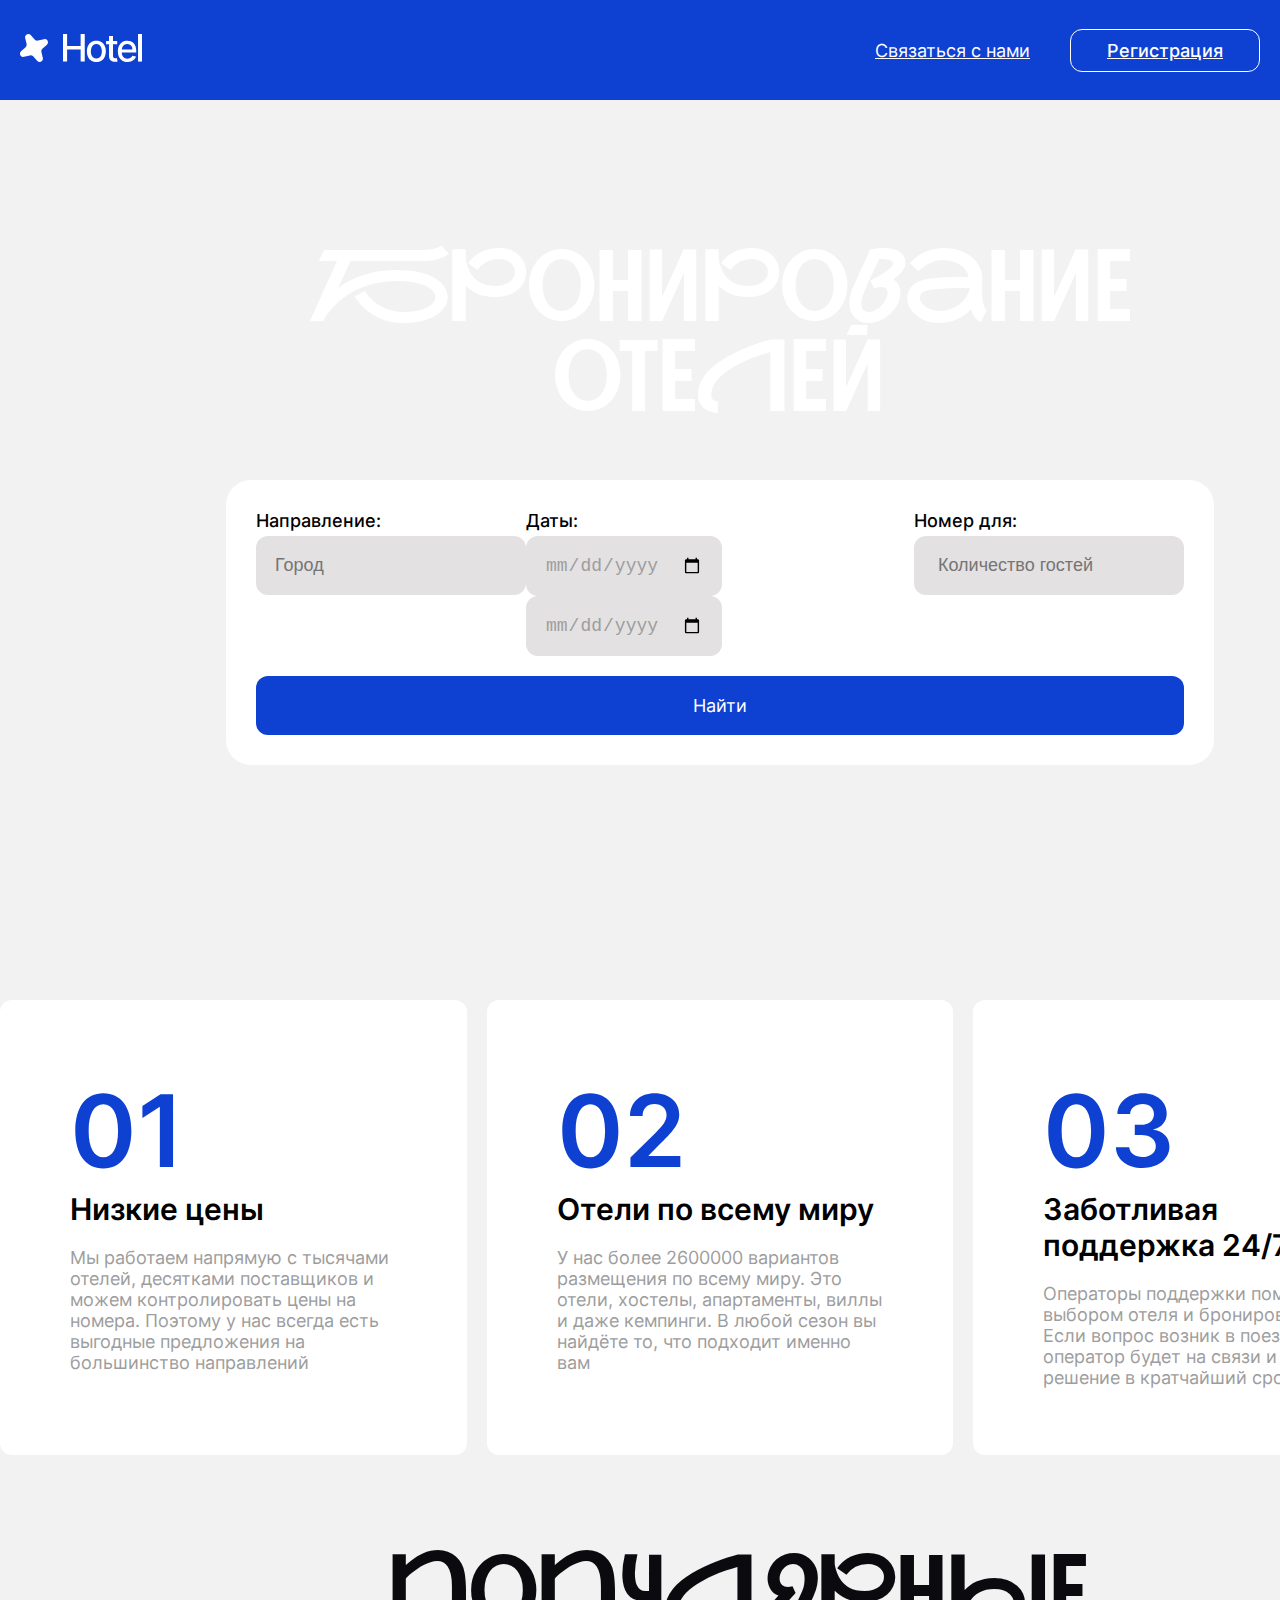
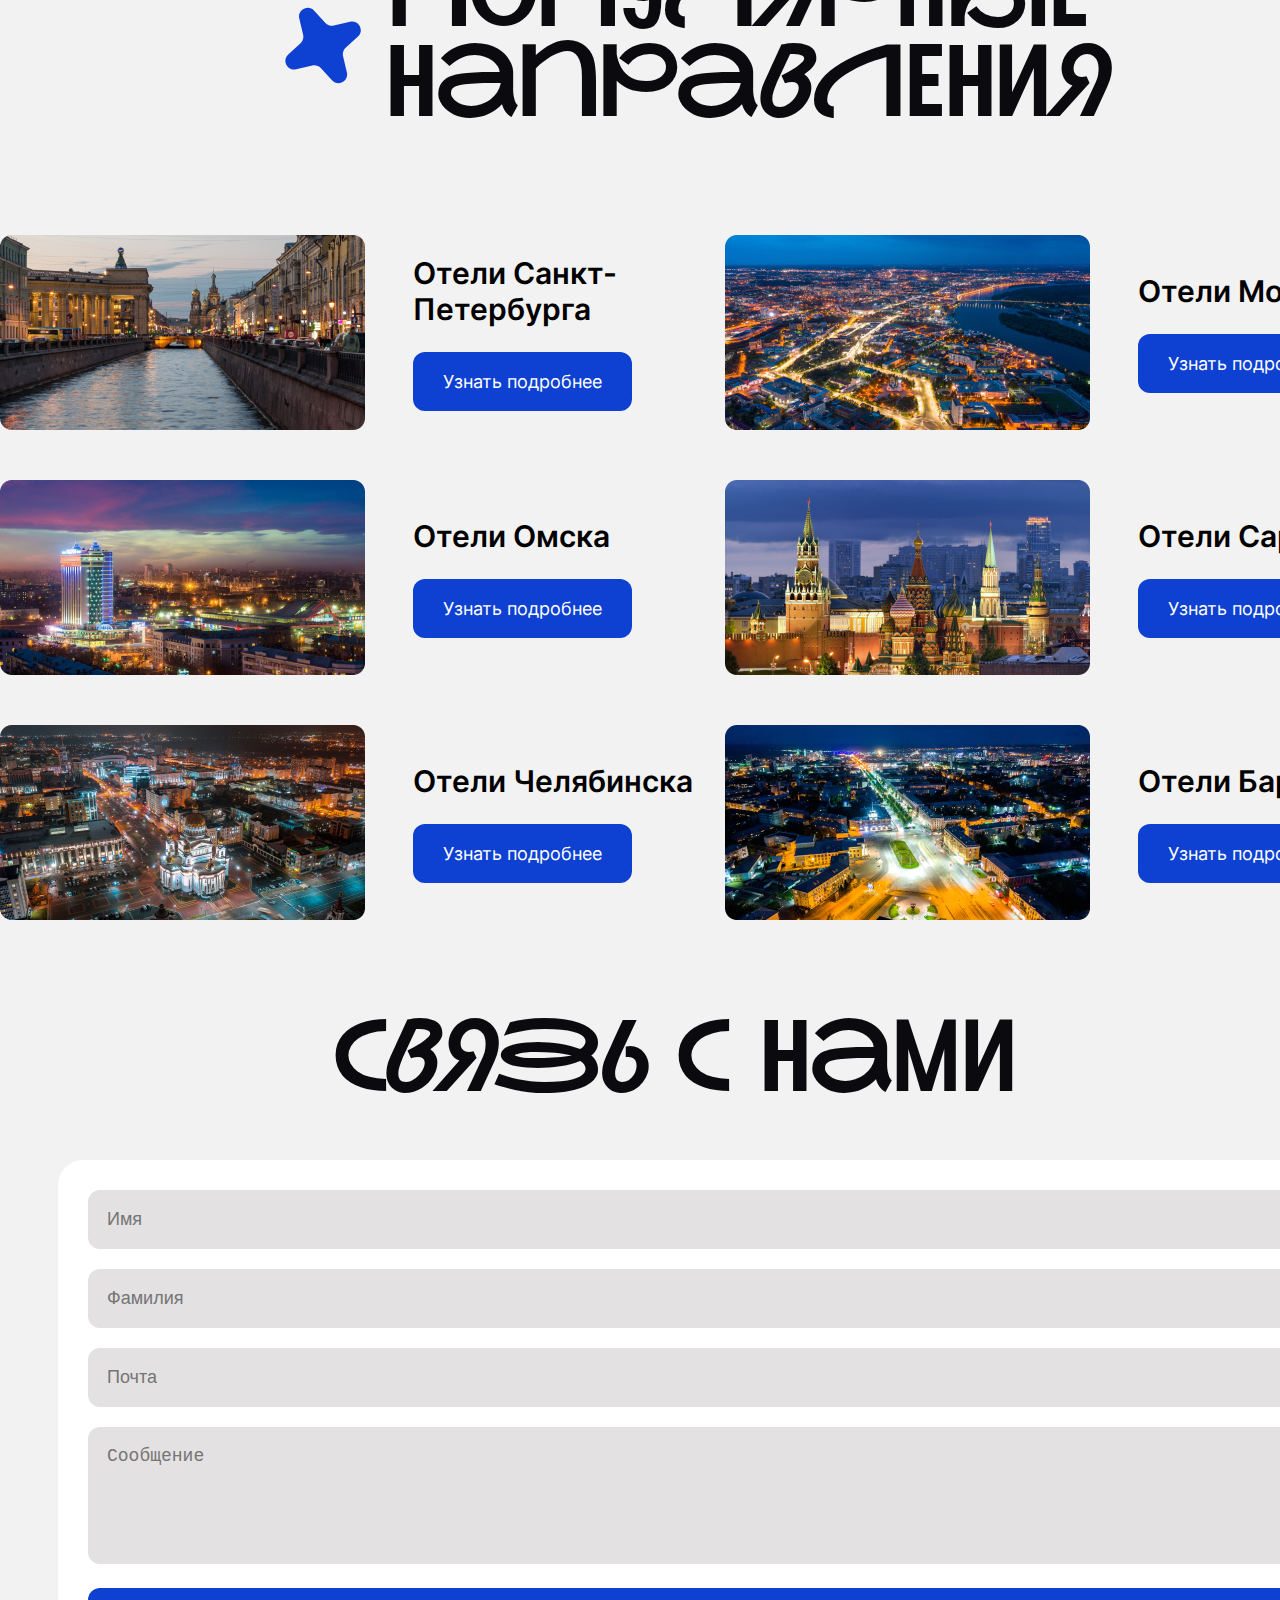
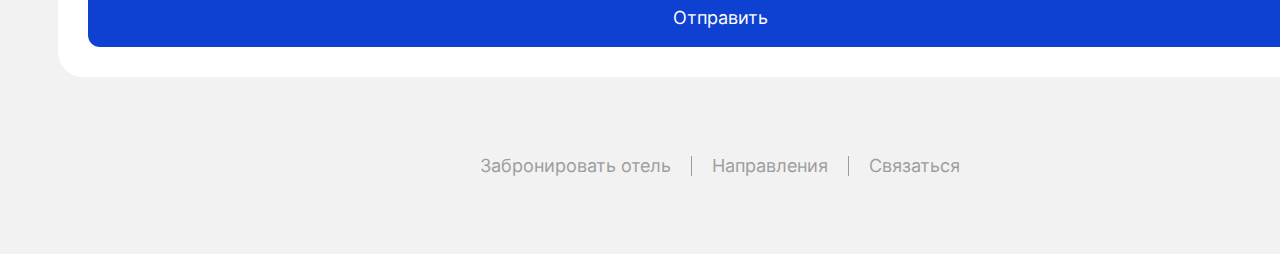
==== index.html @ fa8e67a3 "Add files via upload" ====
<!DOCTYPE html>
<html lang="ru">

<head>
  <meta charset="UTF-8">
  <title>Hotel</title>
  <link rel="stylesheet" href="style.css">
</head>

<body>

  <header>
    <div class="header">
      <div class="logo">
        <svg width="122" height="28" viewBox="0 0 122 28" fill="none" xmlns="http://www.w3.org/2000/svg">
          <path
            d="M43 27.5825V2.03529e-07H47.0977V11.9865H60.6373V2.03529e-07H64.7482V27.5825H60.6373V15.5556H47.0977V27.5825H43Z"
            fill="white" />
          <path
            d="M76.3634 28C74.4538 28 72.7873 27.5556 71.3639 26.6667C69.9406 25.7778 68.8355 24.5342 68.0486 22.936C67.2618 21.3378 66.8684 19.4703 66.8684 17.3333C66.8684 15.1874 67.2618 13.3109 68.0486 11.7037C68.8355 10.0965 69.9406 8.84848 71.3639 7.9596C72.7873 7.07071 74.4538 6.62626 76.3634 6.62626C78.273 6.62626 79.9394 7.07071 81.3628 7.9596C82.7861 8.84848 83.8913 10.0965 84.6781 11.7037C85.4649 13.3109 85.8583 15.1874 85.8583 17.3333C85.8583 19.4703 85.4649 21.3378 84.6781 22.936C83.8913 24.5342 82.7861 25.7778 81.3628 26.6667C79.9394 27.5556 78.273 28 76.3634 28ZM76.3766 24.6195C77.6143 24.6195 78.6399 24.2873 79.4532 23.6229C80.2665 22.9585 80.8677 22.0741 81.2567 20.9697C81.6545 19.8653 81.8535 18.6487 81.8535 17.3199C81.8535 16 81.6545 14.7879 81.2567 13.6835C80.8677 12.5701 80.2665 11.6768 79.4532 11.0034C78.6399 10.33 77.6143 9.99327 76.3766 9.99327C75.1301 9.99327 74.0957 10.33 73.2735 11.0034C72.4602 11.6768 71.8546 12.5701 71.4567 13.6835C71.0678 14.7879 70.8733 16 70.8733 17.3199C70.8733 18.6487 71.0678 19.8653 71.4567 20.9697C71.8546 22.0741 72.4602 22.9585 73.2735 23.6229C74.0957 24.2873 75.1301 24.6195 76.3766 24.6195Z"
            fill="white" />
          <path
            d="M97.1784 6.89562V10.1279H86.0523V6.89562H97.1784ZM89.0361 1.93939H93.0011V21 .5084C93.0011 22.2896 93.1161 22.8777 93.3459 23.2727C93.5758 23.6588 93.8719 23.9237 94.2344 24.0673C94.6057 24.202 95.008 24.2694 95.4412 24.2694C95.7594 24.2694 96.0379 24.2469 96.2766 24.202C96.5153 24.1571 96.701 24.1212 96.8336 24.0943L97.5497 27.4209C97.3198 27.5107 96.9927 27.6004 96.5684 27.6902C96.144 27.789 95.6136 27.8429 94.977 27.8519C93.9338 27.8698 92.9614 27.6813 92.0596 27.2862C91.1578 26.8911 90.4285 26.2806 89.8715 25.4545C89.3146 24.6285 89.0361 23.5915 89.0361 22.3434V1.93939Z"
            fill="white" />
          <path
            d="M107.511 28C105.504 28 103.775 27.5645 102.325 26.6936C100.884 25.8137 99.7705 24.5791 98.9836 22.9899C98.2056 21.3917 97.8167 19.5196 97.8167 17.3737C97.8167 15.2548 98.2056 13.3872 98.9836 11.771C99.7705 10.1549 100.867 8.89338 102.272 7.98653C103.687 7.07969 105.34 6.62626 107.232 6.62626C108.381 6.62626 109.495 6.8193 110.574 7.20539C111.652 7.59147 112.62 8.19753 113.478 9.02357C114.336 9.84961 115.012 10.9226 115.507 12.2424C116.002 13.5533 116.25 15.147 116.25 17.0236V18.4512H100.058V15.4343H112.364C112.364 14.3749 112.152 13.4366 111.728 12.6195C111.303 11.7935 110.706 11.1425 109.937 10.6667C109.177 10.1908 108.284 9.95286 107.259 9.95286C106.145 9.95286 105.172 10.2312 104.341 10.7879C103.519 11.3356 102.882 12.0539 102.432 12.9428C101.989 13.8227 101.768 14.7789 101.768 15.8114V18.1684C101.768 19.5511 102.007 20.7273 102.485 21.697C102.971 22.6667 103.647 23.4074 104.514 23.9192C105.38 24.422 106.392 24.6734 107.55 24.6734C108.302 24.6734 108.987 24.5657 109.606 24.3502C110.225 24.1257 110.759 23.7935 111.21 23.3535C111.661 22.9136 112.006 22.3704 112.245 21.7239L115.998 22.4108C115.697 23.5331 115.158 24.5163 114.38 25.3603C113.611 26.1953 112.643 26.846 111.476 27.3131C110.317 27.771 108.996 28 107.511 28Z"
            fill="white" />
          <path d="M122 2.03529e-07V27.5825H118.035V2.03529e-07H122Z" fill="white" />
          <path
            d="M5.16504 3.99492C4.39411 0.749087 8.44746 -1.39575 10.6975 1.06743L14.8625 5.6271C15.6545 6.49405 16.8542 6.86346 17.9966 6.59212L24.0051 5.16504C27.2509 4.39411 29.3958 8.44746 26.9326 10.6975L22.3729 14.8625C21.506 15.6545 21.1365 16.8542 21.4079 17.9966L22.835 24.0051C23.6059 27.2509 19.5525 29.3958 17.3025 26.9326L13.1375 22.3729C12.3455 21.506 11.1458 21.1365 10.0034 21.4079L3.99492 22.835C0.749087 23.6059 -1.39575 19.5525 1.06743 17.3025L5.6271 13.1375C6.49405 12.3455 6.86346 11.1458 6.59212 10.0034L5.16504 3.99492Z"
            fill="white" />
        </svg>
      </div>
      <div class="header_right">
        <div class="header_right_menu">
          <a href="#" class="contact">Связаться с нами</a>
          <a href="register.html" class="login-button">Регистрация</a>
        </div>
      </div>
    </div>
  </header>

  <div class="first-screen">
    <div class="wrapper">
      <div class="first-screen-menu">
        <h1 class="title-w">Бронирование отелей</h1>
        <div class="container">
          <form>
            <div class="form-group">
              <label for="destination">Направление:</label>
              <input type="text" id="destination" placeholder="Город">
            </div>

            <div class="form-group">
              <label for="date-from">Даты:</label>
              <input type="date" id="date-from" placeholder="Заезд">
              <input type="date" id="date-to" placeholder="Выезд">
            </div>

            <div class="form-group">
              <label for="guests">Номер для:</label>
              <input type="text" id="guests" placeholder=" Количество гостей">
            </div>
          </form>
          <button type="submit" class="button">Найти</button>
        </div>
      </div>
    </div>
  </div>

  <div class="wrapper">

    <div class="second-screen">
      <div class="nums">
        <div class="nums-container">
          <div class="nums-text">
            <p class="nums-text1">01</p>
            <p class="nums-text2">Низкие цены</p>
            <p class="nums-text3">Мы работаем напрямую с тысячами отелей, десятками поставщиков и можем контролировать
              цены на номера. Поэтому у нас всегда есть выгодные предложения на большинство направлений</p>
          </div>
        </div>
        <div class="nums-container">
          <div class="nums-text">
            <p class="nums-text1">02</p>
            <p class="nums-text2">Отели по всему миру</p>
            <p class="nums-text3">У нас более 2600000 вариантов размещения по всему миру. Это отели, хостелы,
              апартаменты, виллы и даже кемпинги. В любой сезон вы найдёте то, что подходит именно вам</p>
          </div>
        </div>
        <div class="nums-container">
          <div class="nums-text">
            <p class="nums-text1">03</p>
            <p class="nums-text2">Заботливая поддержка 24/7</p>
            <p class="nums-text3">Операторы поддержки помогут с выбором отеля и бронированием. Если вопрос возник в
              поездке, оператор будет на связи и найдёт решение в кратчайший срок</p>
          </div>
        </div>
      </div>
    </div>

    <div class='third-screen'>
      <div class='third-title'>
        <svg width="76" height="77" viewBox="0 0 76 77" fill="none" xmlns="http://www.w3.org/2000/svg">
          <path
            d="M14.2789 11.5341C12.201 2.7859 23.1257 -2.99491 29.19 3.64389L40.4157 15.9332C42.5501 18.2698 45.7837 19.2655 48.8628 18.5342L65.0569 14.6879C73.8051 12.61 79.5859 23.5347 72.9471 29.599L60.6578 40.8247C58.3212 42.9591 57.3256 46.1927 58.0569 49.2717L61.9032 65.4659C63.981 74.2141 53.0563 79.9949 46.9921 73.3561L35.7663 61.0668C33.6319 58.7302 30.3984 57.7345 27.3193 58.4659L11.1251 62.3122C2.37691 64.39 -3.4039 53.4653 3.2349 47.4011L15.5242 36.1753C17.8608 34.0409 18.8565 30.8074 18.1252 27.7283L14.2789 11.5341Z"
            fill="#0E41D2" />
        </svg>
        <h1 class="title-b">популярные направления</h1>
      </div>
      <div class="hotels">
        <div class="hotels-container">

          <div class="hotels-item">
            <div class="hotels-item-img1"></div>
            <div class=" hotels-text">
              <h2 class="hotels-title">Отели Санкт-Петербурга</h2>
              <button class="hotels-button">Узнать подробнее</button>
            </div>
          </div>

          <div class="hotels-item">
            <div class="hotels-item-img2"></div>
            <div class=" hotels-text">
              <h2 class="hotels-title">Отели Москвы</h2>
              <button class="hotels-button">Узнать подробнее</button>
            </div>
          </div>

          <div class="hotels-item">
            <div class="hotels-item-img3"></div>
            <div class=" hotels-text">
              <h2 class="hotels-title">Отели Омска</h2>
              <button class="hotels-button">Узнать подробнее</button>
            </div>
          </div>

          <div class="hotels-item">
            <div class="hotels-item-img4"></div>
            <div class=" hotels-text">
              <h2 class="hotels-title">Отели Саранска</h2>
              <button class="hotels-button">Узнать подробнее</button>
            </div>
          </div>

          <div class="hotels-item">
            <div class="hotels-item-img5"></div>
            <div class=" hotels-text">
              <h2 class="hotels-title">Отели Челябинска</h2>
              <button class="hotels-button">Узнать подробнее</button>
            </div>
          </div>

          <div class="hotels-item">
            <div class="hotels-item-img6"></div>
            <div class=" hotels-text">
              <h2 class="hotels-title">Отели Барнаула</h2>
              <button class="hotels-button">Узнать подробнее</button>
            </div>
          </div>

        </div>
      </div>
    </div>

    <div class="fourth-screen">
      <h1 class="title-b">связь с нами</h1>
      <div class="connect-container">
        <form class="form-connect">
          <div class="form-group">
            <input type="text" id="name" placeholder="Имя">
          </div>

          <div class="form-group">
            <input type="text" id="surname" placeholder="Фамилия">
          </div>

          <div class="form-group">
            <input type="email" id="email" placeholder="Почта">
          </div>

          <div class="form-group">
            <textarea id="message" placeholder="Сообщение"></textarea>
          </div>
        </form>
        <button type="submit" class="button">Отправить</button>
      </div>
    </div>

    <div class='footer'>

      <div class="links">
        <a href="#" class="link">Забронировать отель</a>
        <div class="line"></div>
        <a href="#" class="link">Направления</a>
        <div class="line"></div>
        <a href="#" class="link">Связаться</a>
      </div>
    </div>

  </div>

  <script src="script.js"></script>

</body>

</html>
---- style.css ----
@font-face {
  font-family: "Inter";
  font-style: normal;
  font-weight: 400;
  src: local("Inter"),
    url("/fonts/Inter-Regular.otf") format("opentype");
}

@font-face {
  font-family: "Inter";
  font-style: normal;
  font-weight: 500;
  src: local("Inter Medium"),
    url("/fonts/Inter-Medium.otf") format("opentype");
}

@font-face {
  font-family: "Inter";
  font-style: normal;
  font-weight: 600;
  src: local("Inter SemiBold"),
    url("/fonts/Inter-SemiBold.otf") format("opentype");
}

@font-face {
  font-family: "NauryzRedKeds";
  font-style: normal;
  font-weight: normal;
  src: local("NauryzRedKeds"),
    url("/fonts/NauryzRedKeds.ttf") format("truetype");
}

body {
  background-color: #F2F2F2;
  margin: 0;
  padding: 0;
  font-family: 'Inter', sans-serif;
  letter-spacing: -4%;
}

.title-text {
  font-family: 'NauryzRedKeds', cursive;
  font-size: 24px;
  margin-bottom: 20px;
}

.regular-text {
  font-weight: 400;
  font-size: 16px;
}

.medium-text {
  font-weight: 500;
  /* Medium */
  font-size: 16px;
}

.semi-bold-text {
  font-weight: 600;
  font-size: 16px;
}

.header {
  width: 1440px;
  margin: auto;
  padding: 0 20px;
  display: flex;
  justify-content: space-between;
  align-items: center;
}

header {
  background-color: #0E41D2;
  width: auto;
  height: 100px;
  display: flex;
  align-items: center;
}

.header_right_menu {
  display: flex;
  align-items: center;
  gap: 40px;
}

.contact {
  color: white;
  letter-spacing: -4%;
  text-decoration: underline;
  font-weight: 400;
  /* Medium */
  font-size: 18px;
  font-family: Inter;
}

.login-button {
  padding: 10px 36px;
  font-weight: 500;
  /* Medium */
  font-size: 18px;
  color: white;
  background-color: #0E41D2;
  border: 1px solid white;
  border-radius: 12px;
  cursor: pointer;
  transition: background-color 0.15s;
}

.login-button:hover {
  background-color: white;
  color: #0E41D2;
}

.wrapper {
  width: 1440px;
  margin: auto;
}

.first-screen {
  background-image: url('img/umbrella-pool-chair.png');
  /* Путь к изображению */
  background-size: cover;
  /* Заполнение всего контейнера */
  background-position: center;
  /* Центрирование изображения */
  height: calc(100vh - 100px);
  /* Высота экрана минус высота хедера */
}

.first-screen-menu {
  display: flex;
  flex-direction: column;
  align-items: center;
  padding: 150px 0 0 0;
}

.title-w {
  margin: 0;
  color: white;
  font-family: NauryzRedKeds;
  font-size: 100px;
  width: 880px;
  text-align: center;
  letter-spacing: -2%;
  line-height: 90%;
}

.title-b {
  margin: 0;
  color: #0B0A0E;
  font-family: NauryzRedKeds;
  font-size: 100px;
  width: 770px;
  letter-spacing: -2%;
  line-height: 90%;
}


.second-screen {
  height: 655px;
}

.container {
  width: 928px;
  margin: 50px auto;
  background-color: #fff;
  padding: 30px;
  border-radius: 25px;
}

form {
  display: flex;
  justify-content: space-between;
}

.form-group {
  margin-bottom: 20px;
}

label {
  display: block;
  margin-bottom: 5px;
  font-family: Inter;
  font-weight: 400;
  font-size: 18px;
  font-weight: 500;
}

input[type="text"],
input[type="date"] {
  width: auto;
  font-size: 18px;
  color: #9D9D9D;
  padding: 19px;
  background-color: #E3E1E1;
  border: none;
  border-radius: 12px;
  box-sizing: border-box;
}

.button {
  display: block;
  width: 100%;
  font-family: Inter;
  font-weight: 400;
  font-size: 18px;
  padding: 19px;
  background-color: #0E41D2;
  color: #fff;
  border: none;
  border-radius: 12px;
  cursor: pointer;
  transition: background-color 0.3s ease;
}

.button:hover {
  background-color: #0E41D2;
}

.nums {
  display: flex;
  padding: 100px 0 0 0;
  gap: 20px;
}

.nums-container {
  width: 493px;
  height: 455px;
  background-color: white;
  border-radius: 12px;
}

.nums-text {
  max-width: 352px;
  padding: 70px;
}

.nums-text1 {
  font-family: Inter;
  font-weight: 600;
  color: #0E41D2;
  font-size: 100px;
  margin: 0;
  padding: 0;
}

.nums-text2 {
  font-family: Inter;
  font-weight: 600;
  color: #000;
  font-size: 30px;
  margin: 0;
  padding: 0;
}

.nums-text3 {
  font-family: Inter;
  font-weight: 400;
  color: #9D9D9D;
  font-size: 18px;
  margin: 0;
  padding: 20px 0 0 0;
}



.third-screen {
  display: flex;
  justify-content: center;
  padding: 0;
  gap: 50px;
  flex-direction: column;
}

.third-title {
  display: flex;
  align-items: center;
  gap: 25px;
  justify-content: center;
}

.hotels-img {
  width: 750px;
}

.hotels-container {
  display: flex;
  max-width: 100%;
  flex-wrap: wrap;
  justify-content: space-between;
}

.hotels-item-img1 {
  background-image: url('img/image.png');
  height: 195px;
  width: 365px;
  background-size: cover;
  background-position: center;
}

.hotels-item-img2 {
  background-image: url('img/image-1.png');
  height: 195px;
  width: 365px;
  background-size: cover;
  background-position: center;
}

.hotels-item-img3 {
  background-image: url('img/image-2.png');
  height: 195px;
  width: 365px;
  background-size: cover;
  background-position: center;
}

.hotels-item-img4 {
  background-image: url('img/image-3.png');
  height: 195px;
  width: 365px;
  background-size: cover;
  background-position: center;
}

.hotels-item-img5 {
  background-image: url('img/image-4.png');
  height: 195px;
  width: 365px;
  background-size: cover;
  background-position: center;
}

.hotels-item-img6 {
  background-image: url('img/image-5.png');
  height: 195px;
  width: 365px;
  background-size: cover;
  background-position: center;
}

.hotels-item {
  display: flex;
  gap: 48px;
  align-items: center;
  padding: 50px 0 0 0;
}

.hotels-title {
  font-family: Inter;
  font-weight: 600;
  color: #000;
  width: 302px;
  font-size: 30px;
  margin: 0;
  padding: 0;
}

.hotels-button {
  display: block;
  font-family: Inter;
  font-weight: 400;
  font-size: 18px;
  padding: 19px 30px;
  margin: 25px 0 0 0;
  background-color: #0E41D2;
  color: #fff;
  border: none;
  border-radius: 12px;
  cursor: pointer;
  transition: background-color 0.3s ease;
}



.fourth-screen {
  margin: 100px 0 0 0;
  display: flex;
  flex-direction: column;
  align-items: center;
}

.connect-container {
  width: 1264px;
  margin: 50px 0 0 0;
  background-color: #fff;
  padding: 30px;
  border-radius: 25px;
}

.form-connect {
  display: flex;
  flex-direction: column;
}

.form-connect .form-group {
  margin-bottom: 20px;
}

.form-connect label {
  display: block;
  margin-bottom: 5px;
  font-family: Inter;
  font-weight: 400;
  font-size: 18px;
  font-weight: 500;
}

.form-connect input[type="text"],
.form-connect input[type="email"],
.form-connect textarea {
  width: 100%;
  font-size: 18px;
  color: #9D9D9D;
  padding: 19px;
  background-color: #E3E1E1;
  border: none;
  border-radius: 12px;
  box-sizing: border-box;
}

.form-connect textarea {
  height: 137px;
  /* Adjust the height as needed */
  resize: vertical;
}

.form-connect button {
  display: block;
  width: 100%;
  font-family: Inter;
  font-weight: 400;
  font-size: 18px;
  padding: 19px;
  background-color: #0E41D2;
  color: #fff;
  border: none;
  border-radius: 12px;
  cursor: pointer;
  transition: background-color 0.3s ease;
}

.form-connect button:hover {
  background-color: #0E41D2;
}

.footer {
  margin: 78px 0;
}

.footer .links {
  display: flex;
  /* Use flexbox for easy alignment */
  justify-content: center;
  /* Center the links horizontally */
  align-items: center;
  /* Center vertically */
  gap: 20px;
  /* Add space between links */
}

.footer .links .link {
  color: #9D9D9D;
  /* Set the link color to gray */
  text-decoration: none;
  /* Remove default underline */
  font-family: Inter;
  /* Use the Inter font */
  font-weight: 400;
  /* Regular font weight */
  font-size: 18px;
  /* Choose the desired font size */
}

.footer .links .line {
  height: 20px;
  /* Adjust height as needed */
  width: 1px;
  /* Adjust width as needed */
  background-color: #9D9D9D;
  /* Set line color to gray */
}



/* ... your existing styles ... */
.already-have-account {
  text-align: center;
  margin-top: 20px;
}

.already-have-account p {
  font-family: Inter;
  font-size: 18px;
  font-weight: 400;
}

.login-link {
  color: #0E41D2;
  font-weight: 600;
  /* Make login link bold */
  text-decoration: none;
}

.login-link:hover {
  text-decoration: underline;
}

.form-connect input[type="password"] {
  /* Inherit styles from other input fields */
  width: 100%;
  font-size: 18px;
  color: #9D9D9D;
  padding: 19px;
  background-color: #E3E1E1;
  border: none;
  border-radius: 12px;
  box-sizing: border-box;
}

.register-container {
  width: 448px;
  margin: 50px 0 0 0;
  background-color: #fff;
  padding: 30px;
  border-radius: 25px;
}

.title-log-reg {
  margin: 0;
  color: #0B0A0E;
  font-family: NauryzRedKeds;
  font-size: 100px;
  letter-spacing: -2%;
  line-height: 90%;
}

.profile-container {
  margin: 50px auto;
  width: 60%;
  text-align: center;
  padding: 20px;
  border: 1px solid #ddd;
  border-radius: 25px;
  background-color: #fff;
}

.profile-info {
  margin-top: 30px;
}

.profile-info p {
  margin-bottom: 10px;
}

.profile-info span {
  font-weight: bold;
}

.profile-actions {
  margin-top: 30px;
}

.profil-button {
  display: flex;
  justify-content: center;
  
}

.profile-actions button {
  margin: 10px;
}

.buttonprof {
  display: block;
  font-family: Inter;
  font-weight: 400;
  font-size: 18px;
  padding: 19px 40px;
  background-color: #0E41D2;
  color: #fff;
  border: none;
  border-radius: 12px;
  cursor: pointer;
  transition: background-color 0.3s ease;
}
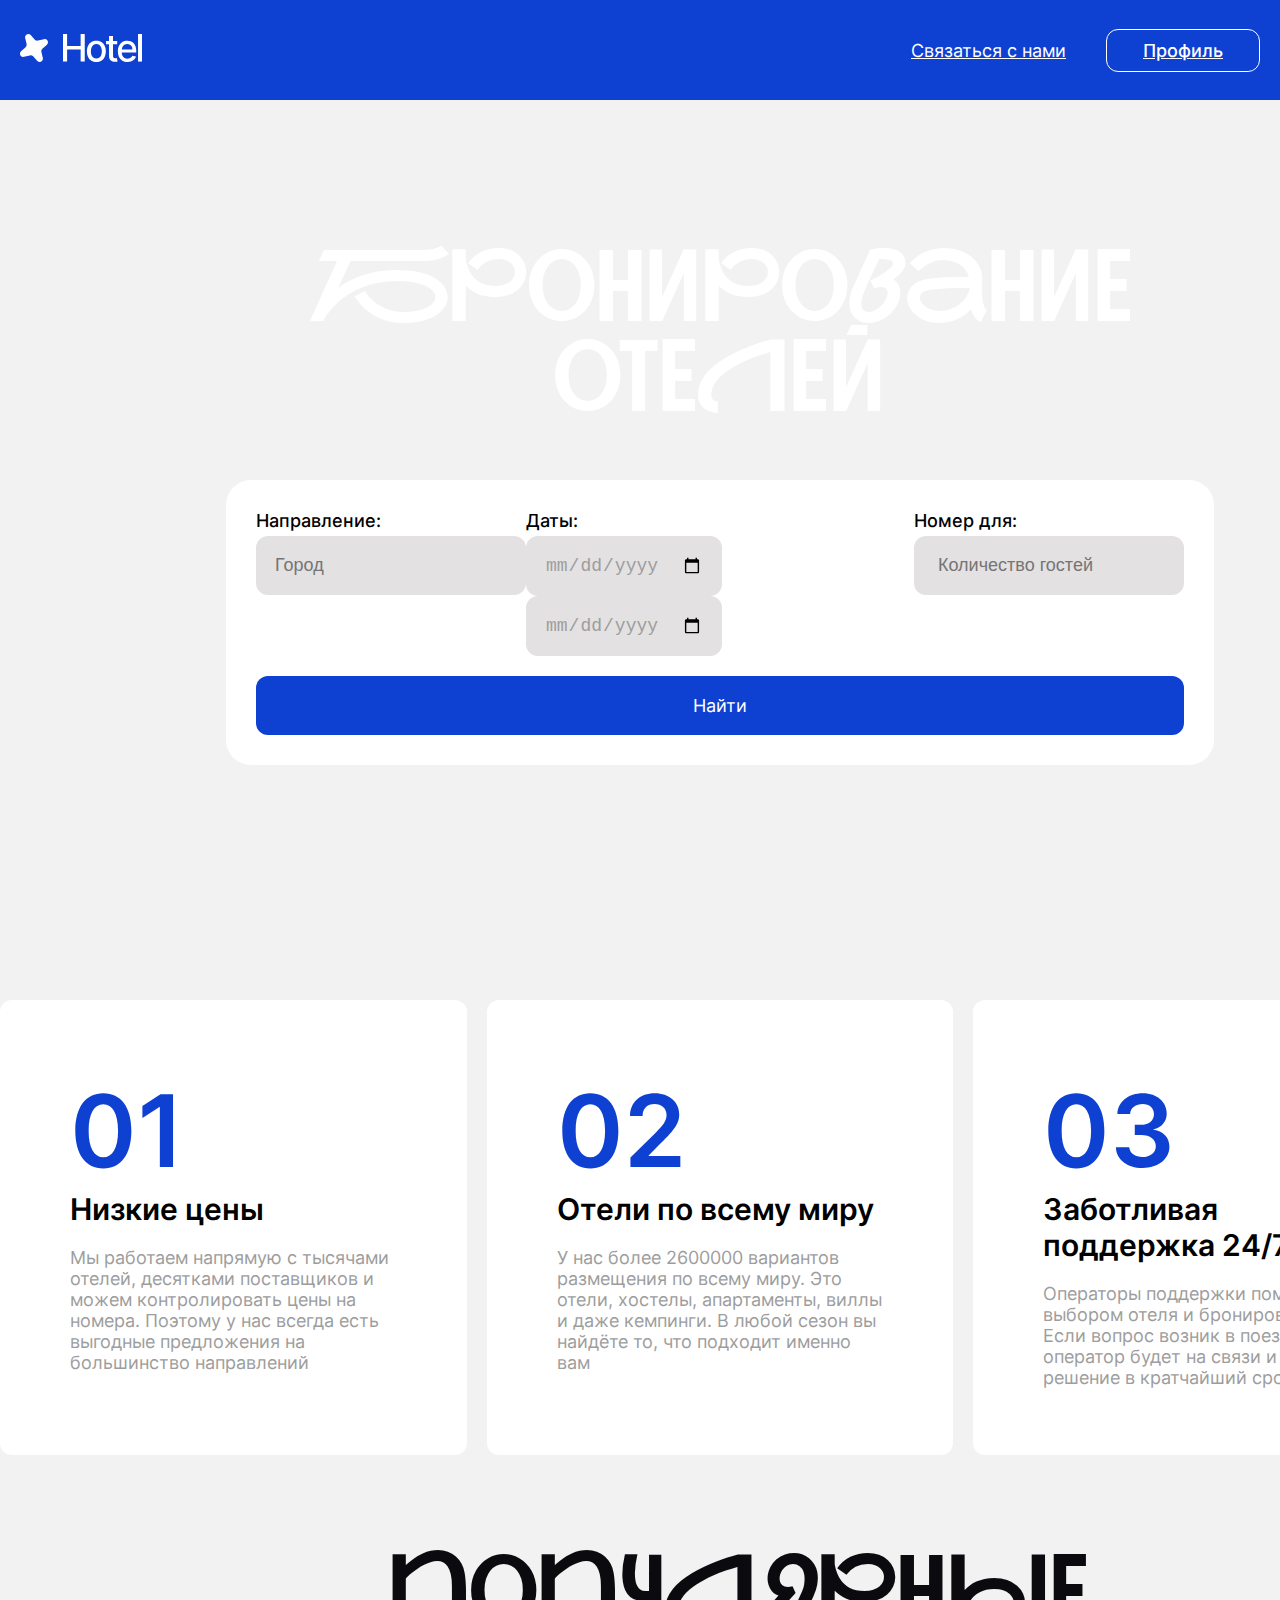
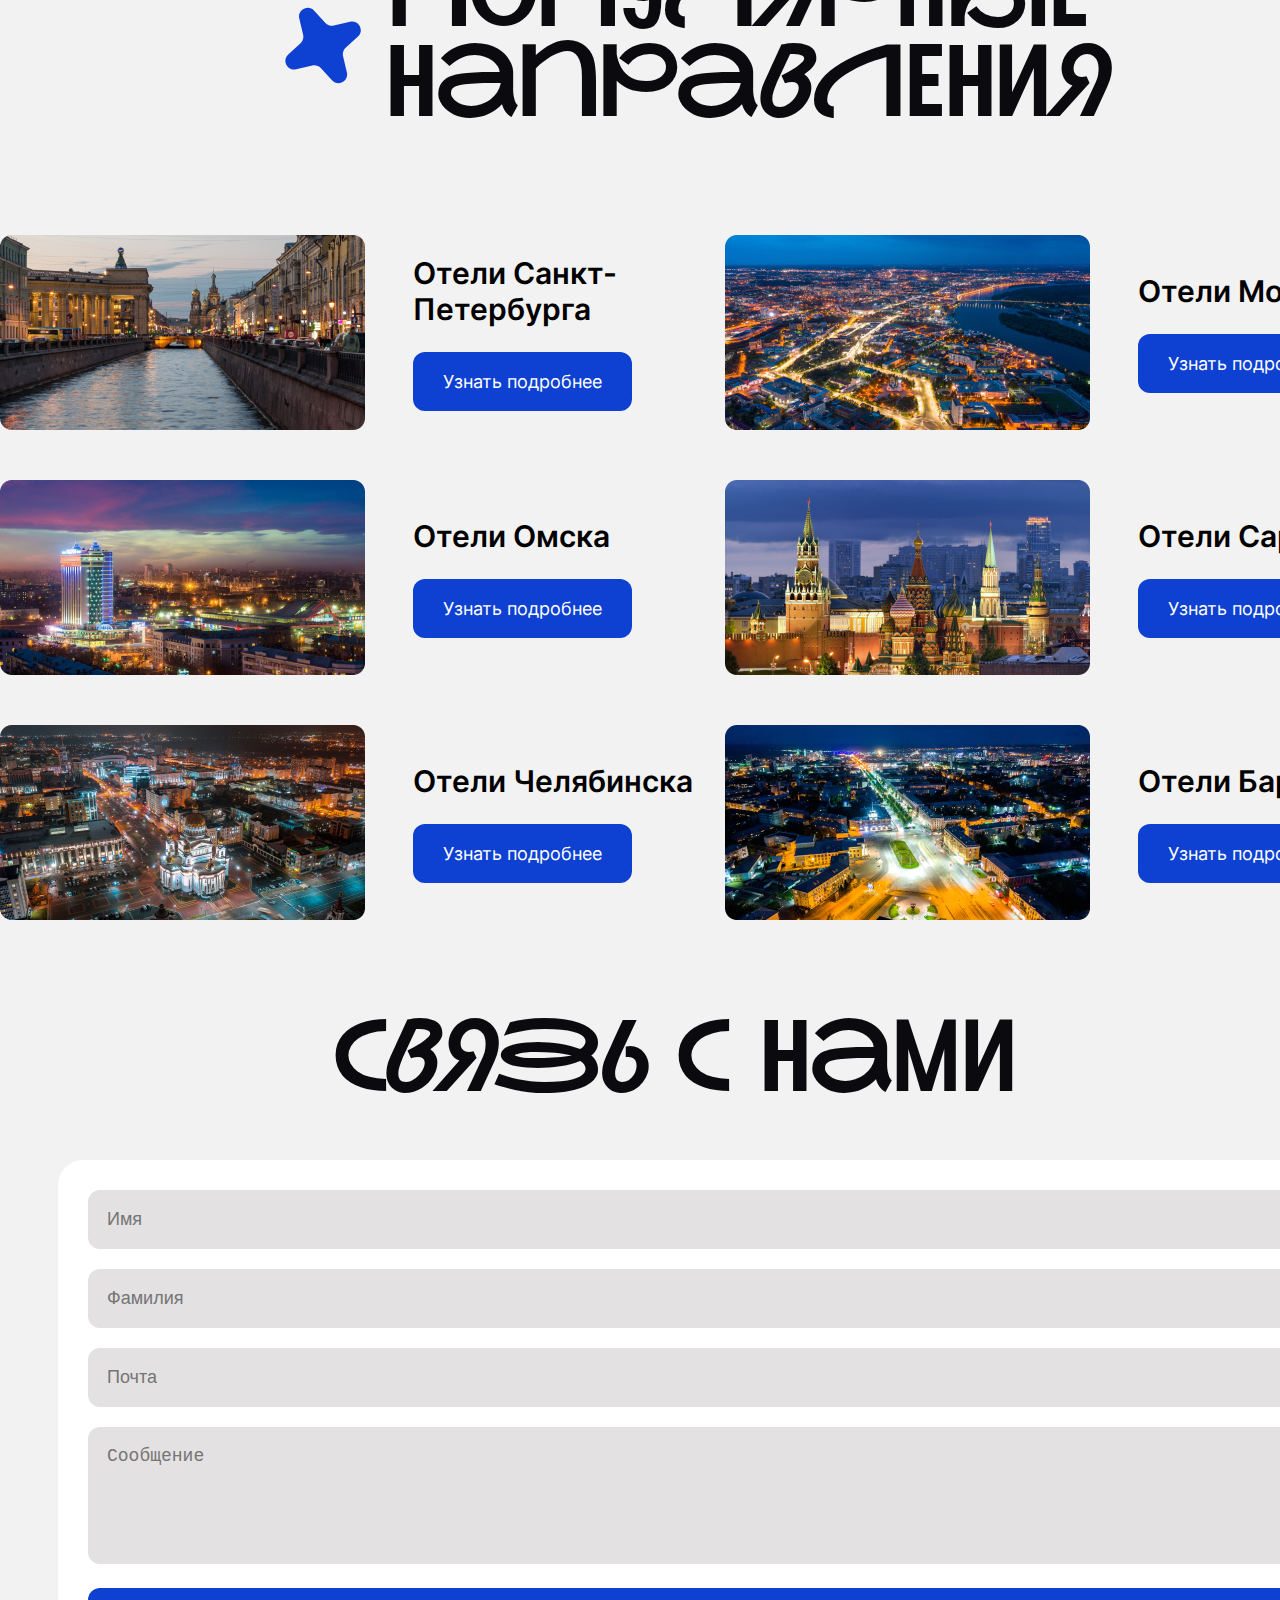
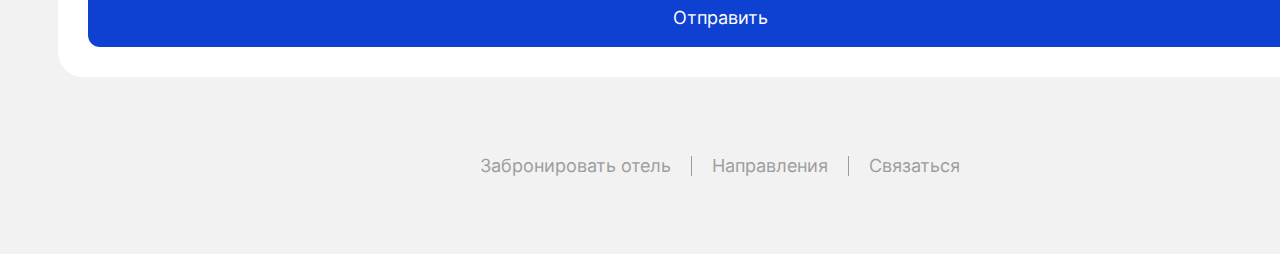
==== commit 24831f22: "Add files via upload" ====
--- a/index.html
+++ b/index.html
@@ -10,27 +10,29 @@
 <body>
 
   <header>
-    <div class="header">
-      <div class="logo">
-        <svg width="122" height="28" viewBox="0 0 122 28" fill="none" xmlns="http://www.w3.org/2000/svg">
-          <path
-            d="M43 27.5825V2.03529e-07H47.0977V11.9865H60.6373V2.03529e-07H64.7482V27.5825H60.6373V15.5556H47.0977V27.5825H43Z"
-            fill="white" />
-          <path
-            d="M76.3634 28C74.4538 28 72.7873 27.5556 71.3639 26.6667C69.9406 25.7778 68.8355 24.5342 68.0486 22.936C67.2618 21.3378 66.8684 19.4703 66.8684 17.3333C66.8684 15.1874 67.2618 13.3109 68.0486 11.7037C68.8355 10.0965 69.9406 8.84848 71.3639 7.9596C72.7873 7.07071 74.4538 6.62626 76.3634 6.62626C78.273 6.62626 79.9394 7.07071 81.3628 7.9596C82.7861 8.84848 83.8913 10.0965 84.6781 11.7037C85.4649 13.3109 85.8583 15.1874 85.8583 17.3333C85.8583 19.4703 85.4649 21.3378 84.6781 22.936C83.8913 24.5342 82.7861 25.7778 81.3628 26.6667C79.9394 27.5556 78.273 28 76.3634 28ZM76.3766 24.6195C77.6143 24.6195 78.6399 24.2873 79.4532 23.6229C80.2665 22.9585 80.8677 22.0741 81.2567 20.9697C81.6545 19.8653 81.8535 18.6487 81.8535 17.3199C81.8535 16 81.6545 14.7879 81.2567 13.6835C80.8677 12.5701 80.2665 11.6768 79.4532 11.0034C78.6399 10.33 77.6143 9.99327 76.3766 9.99327C75.1301 9.99327 74.0957 10.33 73.2735 11.0034C72.4602 11.6768 71.8546 12.5701 71.4567 13.6835C71.0678 14.7879 70.8733 16 70.8733 17.3199C70.8733 18.6487 71.0678 19.8653 71.4567 20.9697C71.8546 22.0741 72.4602 22.9585 73.2735 23.6229C74.0957 24.2873 75.1301 24.6195 76.3766 24.6195Z"
-            fill="white" />
-          <path
-            d="M97.1784 6.89562V10.1279H86.0523V6.89562H97.1784ZM89.0361 1.93939H93.0011V21 .5084C93.0011 22.2896 93.1161 22.8777 93.3459 23.2727C93.5758 23.6588 93.8719 23.9237 94.2344 24.0673C94.6057 24.202 95.008 24.2694 95.4412 24.2694C95.7594 24.2694 96.0379 24.2469 96.2766 24.202C96.5153 24.1571 96.701 24.1212 96.8336 24.0943L97.5497 27.4209C97.3198 27.5107 96.9927 27.6004 96.5684 27.6902C96.144 27.789 95.6136 27.8429 94.977 27.8519C93.9338 27.8698 92.9614 27.6813 92.0596 27.2862C91.1578 26.8911 90.4285 26.2806 89.8715 25.4545C89.3146 24.6285 89.0361 23.5915 89.0361 22.3434V1.93939Z"
-            fill="white" />
-          <path
-            d="M107.511 28C105.504 28 103.775 27.5645 102.325 26.6936C100.884 25.8137 99.7705 24.5791 98.9836 22.9899C98.2056 21.3917 97.8167 19.5196 97.8167 17.3737C97.8167 15.2548 98.2056 13.3872 98.9836 11.771C99.7705 10.1549 100.867 8.89338 102.272 7.98653C103.687 7.07969 105.34 6.62626 107.232 6.62626C108.381 6.62626 109.495 6.8193 110.574 7.20539C111.652 7.59147 112.62 8.19753 113.478 9.02357C114.336 9.84961 115.012 10.9226 115.507 12.2424C116.002 13.5533 116.25 15.147 116.25 17.0236V18.4512H100.058V15.4343H112.364C112.364 14.3749 112.152 13.4366 111.728 12.6195C111.303 11.7935 110.706 11.1425 109.937 10.6667C109.177 10.1908 108.284 9.95286 107.259 9.95286C106.145 9.95286 105.172 10.2312 104.341 10.7879C103.519 11.3356 102.882 12.0539 102.432 12.9428C101.989 13.8227 101.768 14.7789 101.768 15.8114V18.1684C101.768 19.5511 102.007 20.7273 102.485 21.697C102.971 22.6667 103.647 23.4074 104.514 23.9192C105.38 24.422 106.392 24.6734 107.55 24.6734C108.302 24.6734 108.987 24.5657 109.606 24.3502C110.225 24.1257 110.759 23.7935 111.21 23.3535C111.661 22.9136 112.006 22.3704 112.245 21.7239L115.998 22.4108C115.697 23.5331 115.158 24.5163 114.38 25.3603C113.611 26.1953 112.643 26.846 111.476 27.3131C110.317 27.771 108.996 28 107.511 28Z"
-            fill="white" />
-          <path d="M122 2.03529e-07V27.5825H118.035V2.03529e-07H122Z" fill="white" />
-          <path
-            d="M5.16504 3.99492C4.39411 0.749087 8.44746 -1.39575 10.6975 1.06743L14.8625 5.6271C15.6545 6.49405 16.8542 6.86346 17.9966 6.59212L24.0051 5.16504C27.2509 4.39411 29.3958 8.44746 26.9326 10.6975L22.3729 14.8625C21.506 15.6545 21.1365 16.8542 21.4079 17.9966L22.835 24.0051C23.6059 27.2509 19.5525 29.3958 17.3025 26.9326L13.1375 22.3729C12.3455 21.506 11.1458 21.1365 10.0034 21.4079L3.99492 22.835C0.749087 23.6059 -1.39575 19.5525 1.06743 17.3025L5.6271 13.1375C6.49405 12.3455 6.86346 11.1458 6.59212 10.0034L5.16504 3.99492Z"
-            fill="white" />
-        </svg>
-      </div>
+    <div class="header">
+      <a href="index.html">
+        <div class="logo">
+          <svg width="122" height="28" viewBox="0 0 122 28" fill="none" xmlns="http://www.w3.org/2000/svg">
+            <path
+              d="M43 27.5825V2.03529e-07H47.0977V11.9865H60.6373V2.03529e-07H64.7482V27.5825H60.6373V15.5556H47.0977V27.5825H43Z"
+              fill="white" />
+            <path
+              d="M76.3634 28C74.4538 28 72.7873 27.5556 71.3639 26.6667C69.9406 25.7778 68.8355 24.5342 68.0486 22.936C67.2618 21.3378 66.8684 19.4703 66.8684 17.3333C66.8684 15.1874 67.2618 13.3109 68.0486 11.7037C68.8355 10.0965 69.9406 8.84848 71.3639 7.9596C72.7873 7.07071 74.4538 6.62626 76.3634 6.62626C78.273 6.62626 79.9394 7.07071 81.3628 7.9596C82.7861 8.84848 83.8913 10.0965 84.6781 11.7037C85.4649 13.3109 85.8583 15.1874 85.8583 17.3333C85.8583 19.4703 85.4649 21.3378 84.6781 22.936C83.8913 24.5342 82.7861 25.7778 81.3628 26.6667C79.9394 27.5556 78.273 28 76.3634 28ZM76.3766 24.6195C77.6143 24.6195 78.6399 24.2873 79.4532 23.6229C80.2665 22.9585 80.8677 22.0741 81.2567 20.9697C81.6545 19.8653 81.8535 18.6487 81.8535 17.3199C81.8535 16 81.6545 14.7879 81.2567 13.6835C80.8677 12.5701 80.2665 11.6768 79.4532 11.0034C78.6399 10.33 77.6143 9.99327 76.3766 9.99327C75.1301 9.99327 74.0957 10.33 73.2735 11.0034C72.4602 11.6768 71.8546 12.5701 71.4567 13.6835C71.0678 14.7879 70.8733 16 70.8733 17.3199C70.8733 18.6487 71.0678 19.8653 71.4567 20.9697C71.8546 22.0741 72.4602 22.9585 73.2735 23.6229C74.0957 24.2873 75.1301 24.6195 76.3766 24.6195Z"
+              fill="white" />
+            <path
+              d="M97.1784 6.89562V10.1279H86.0523V6.89562H97.1784ZM89.0361 1.93939H93.0011V21 .5084C93.0011 22.2896 93.1161 22.8777 93.3459 23.2727C93.5758 23.6588 93.8719 23.9237 94.2344 24.0673C94.6057 24.202 95.008 24.2694 95.4412 24.2694C95.7594 24.2694 96.0379 24.2469 96.2766 24.202C96.5153 24.1571 96.701 24.1212 96.8336 24.0943L97.5497 27.4209C97.3198 27.5107 96.9927 27.6004 96.5684 27.6902C96.144 27.789 95.6136 27.8429 94.977 27.8519C93.9338 27.8698 92.9614 27.6813 92.0596 27.2862C91.1578 26.8911 90.4285 26.2806 89.8715 25.4545C89.3146 24.6285 89.0361 23.5915 89.0361 22.3434V1.93939Z"
+              fill="white" />
+            <path
+              d="M107.511 28C105.504 28 103.775 27.5645 102.325 26.6936C100.884 25.8137 99.7705 24.5791 98.9836 22.9899C98.2056 21.3917 97.8167 19.5196 97.8167 17.3737C97.8167 15.2548 98.2056 13.3872 98.9836 11.771C99.7705 10.1549 100.867 8.89338 102.272 7.98653C103.687 7.07969 105.34 6.62626 107.232 6.62626C108.381 6.62626 109.495 6.8193 110.574 7.20539C111.652 7.59147 112.62 8.19753 113.478 9.02357C114.336 9.84961 115.012 10.9226 115.507 12.2424C116.002 13.5533 116.25 15.147 116.25 17.0236V18.4512H100.058V15.4343H112.364C112.364 14.3749 112.152 13.4366 111.728 12.6195C111.303 11.7935 110.706 11.1425 109.937 10.6667C109.177 10.1908 108.284 9.95286 107.259 9.95286C106.145 9.95286 105.172 10.2312 104.341 10.7879C103.519 11.3356 102.882 12.0539 102.432 12.9428C101.989 13.8227 101.768 14.7789 101.768 15.8114V18.1684C101.768 19.5511 102.007 20.7273 102.485 21.697C102.971 22.6667 103.647 23.4074 104.514 23.9192C105.38 24.422 106.392 24.6734 107.55 24.6734C108.302 24.6734 108.987 24.5657 109.606 24.3502C110.225 24.1257 110.759 23.7935 111.21 23.3535C111.661 22.9136 112.006 22.3704 112.245 21.7239L115.998 22.4108C115.697 23.5331 115.158 24.5163 114.38 25.3603C113.611 26.1953 112.643 26.846 111.476 27.3131C110.317 27.771 108.996 28 107.511 28Z"
+              fill="white" />
+            <path d="M122 2.03529e-07V27.5825H118.035V2.03529e-07H122Z" fill="white" />
+            <path
+              d="M5.16504 3.99492C4.39411 0.749087 8.44746 -1.39575 10.6975 1.06743L14.8625 5.6271C15.6545 6.49405 16.8542 6.86346 17.9966 6.59212L24.0051 5.16504C27.2509 4.39411 29.3958 8.44746 26.9326 10.6975L22.3729 14.8625C21.506 15.6545 21.1365 16.8542 21.4079 17.9966L22.835 24.0051C23.6059 27.2509 19.5525 29.3958 17.3025 26.9326L13.1375 22.3729C12.3455 21.506 11.1458 21.1365 10.0034 21.4079L3.99492 22.835C0.749087 23.6059 -1.39575 19.5525 1.06743 17.3025L5.6271 13.1375C6.49405 12.3455 6.86346 11.1458 6.59212 10.0034L5.16504 3.99492Z"
+              fill="white" />
+          </svg>
+        </div>
+      </a>
       <div class="header_right">
         <div class="header_right_menu">
           <a href="#" class="contact">Связаться с нами</a>
--- a/style.css
+++ b/style.css
@@ -563,7 +563,7 @@
 .profil-button {
   display: flex;
   justify-content: center;
-  
+
 }
 
 .profile-actions button {
@@ -582,4 +582,45 @@
   border-radius: 12px;
   cursor: pointer;
   transition: background-color 0.3s ease;
+}
+
+.form-group {
+  margin-bottom: 20px;
+}
+
+label {
+  display: block;
+  margin-bottom: 5px;
+  font-family: Inter;
+  font-weight: 400;
+  font-size: 18px;
+  font-weight: 500;
+}
+
+input[type="text"],
+input[type="email"],
+input[type="date"] {
+  width: auto;
+  font-size: 18px;
+  color: #9D9D9D;
+  padding: 19px;
+  background-color: #E3E1E1;
+  border: none;
+  border-radius: 12px;
+  box-sizing: border-box;
+}
+
+#editProfileForm {
+  display: flex;
+  flex-direction: column;
+  gap: 20px;
+}
+
+#qwe {
+  display: flex;
+  justify-content: space-between;
+}
+
+li::marker {
+  list-style: none;
 }